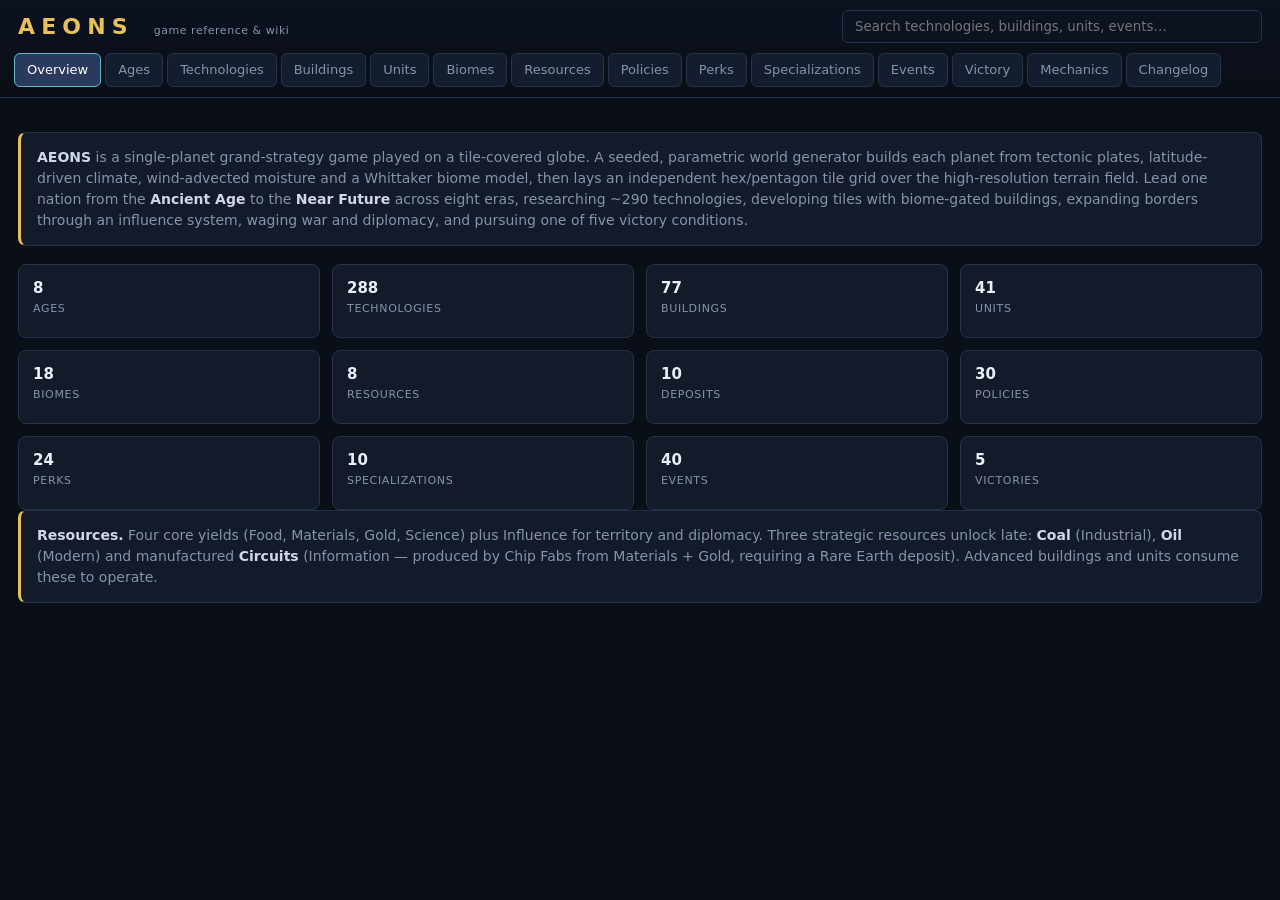
==== reference.html @ 97180e2c "AEONS v0.3.x — Godot 4.4 globe strategy game Includes fix for black screen on startup: barycentric c" ====
<!DOCTYPE html>
<html lang="en">
<head>
<meta charset="UTF-8">
<meta name="viewport" content="width=device-width, initial-scale=1.0">
<title>AEONS — Game Reference</title>

<!-- ── Single source of truth: the same authored data the Godot game uses ──
     game/data/gamedata.json is generated from these files (see Changelog). -->
<script src="data/ages.js"></script>
<script src="data/biomes.js"></script>
<script src="data/resources.js"></script>
<script src="data/techs.js"></script>
<script src="data/buildings.js"></script>
<script src="data/units.js"></script>
<script src="data/policies.js"></script>
<script src="data/perks.js"></script>
<script src="data/specializations.js"></script>
<script src="data/events.js"></script>
<script src="data/victories.js"></script>
<script src="data/changelog.js"></script>

<style>
:root{
  --bg:#0a0e16; --bg2:#0e1420; --panel:#131b2a; --panel2:#182338;
  --border:#26324a; --text:#cfd8e8; --dim:#8593ab;
  --accent:#e8c15a; --accent2:#5eb9ce; --good:#7ed07e; --bad:#e07a6a; --mag:#b48ce0;
  --font:'Segoe UI',system-ui,-apple-system,sans-serif;
}
*{box-sizing:border-box;margin:0;padding:0}
html,body{height:100%}
body{background:var(--bg);color:var(--text);font-family:var(--font);font-size:14px;line-height:1.5}
a{color:var(--accent2)}
::-webkit-scrollbar{width:11px;height:11px}
::-webkit-scrollbar-thumb{background:#2b3650;border-radius:5px}
::-webkit-scrollbar-track{background:transparent}

header{position:sticky;top:0;z-index:20;background:linear-gradient(180deg,#0b1120,#0a0e16);
  border-bottom:1px solid var(--border)}
.hrow{display:flex;align-items:center;gap:14px;padding:10px 18px}
.logo{font-size:22px;font-weight:700;letter-spacing:.28em;color:var(--accent)}
.logo small{font-size:11px;letter-spacing:.05em;color:var(--dim);font-weight:400;margin-left:6px}
.search{flex:1;max-width:420px;margin-left:auto}
.search input{width:100%;background:#0c1220;border:1px solid var(--border);border-radius:6px;
  color:var(--text);padding:8px 12px;font-family:var(--font)}
.tabs{display:flex;flex-wrap:wrap;gap:4px;padding:0 14px 10px}
.tab{background:#141d2e;border:1px solid var(--border);border-radius:6px;color:var(--dim);
  padding:6px 12px;cursor:pointer;font-size:13px}
.tab:hover{background:#1b2740;color:var(--text)}
.tab.active{background:#2a3a5e;border-color:var(--accent2);color:#fff}

main{max-width:1280px;margin:0 auto;padding:20px 18px 80px}
.count{color:var(--dim);font-size:12px;margin-bottom:14px}
.sec-intro{background:var(--panel);border:1px solid var(--border);border-left:3px solid var(--accent);
  border-radius:8px;padding:14px 16px;margin-bottom:18px;color:var(--dim)}
.sec-intro b{color:var(--text)}

.grid{display:grid;grid-template-columns:repeat(auto-fill,minmax(300px,1fr));gap:12px}
.card{background:var(--panel);border:1px solid var(--border);border-radius:8px;padding:12px 14px;
  transition:border-color .12s}
.card:hover{border-color:#3a4straight}
.card:hover{border-color:#3a4a6e}
.card h3{font-size:15px;color:#eaf0f8;margin-bottom:2px;display:flex;align-items:center;gap:7px}
.card .meta{font-size:11px;color:var(--dim);text-transform:uppercase;letter-spacing:.06em;margin-bottom:7px}
.card .desc{color:var(--dim);font-size:13px;margin:6px 0}
.chips{display:flex;flex-wrap:wrap;gap:5px;margin-top:7px}
.chip{font-size:11px;padding:2px 8px;border-radius:10px;background:#0e1626;border:1px solid var(--border);color:var(--text)}
.chip.good{color:var(--good);border-color:#2f5a2f}
.chip.bad{color:var(--bad);border-color:#5a2f2f}
.chip.gold{color:var(--accent)}
.chip.sci{color:var(--accent2)}
.chip.mag{color:var(--mag);border-color:#4a3a5e}
.tag{display:inline-block;font-size:10px;padding:1px 7px;border-radius:4px;font-weight:600;
  text-transform:uppercase;letter-spacing:.05em}

table.data{width:100%;border-collapse:collapse;margin-top:6px}
table.data th,table.data td{text-align:left;padding:7px 10px;border-bottom:1px solid var(--border);font-size:13px}
table.data th{color:var(--accent2);font-size:11px;text-transform:uppercase;letter-spacing:.05em;
  position:sticky;top:0;background:var(--bg)}
table.data tr:hover td{background:#111a2b}
.branch-head{margin:22px 0 8px;font-size:16px;color:var(--accent);border-bottom:1px solid var(--border);padding-bottom:5px}
.era-pill{display:inline-block;font-size:10px;padding:1px 7px;border-radius:8px;background:#1a2540;color:var(--dim);margin-left:6px}
.mono{font-family:ui-monospace,Consolas,monospace;font-size:12px}
.changelog-entry{background:var(--panel);border:1px solid var(--border);border-radius:8px;padding:16px 18px;margin-bottom:14px}
.changelog-entry h3{color:var(--accent);font-size:16px}
.changelog-entry .ver{color:var(--dim);font-size:12px;margin-bottom:10px}
.changelog-entry ul{margin-left:18px}
.changelog-entry li{margin:4px 0;color:var(--text)}
.empty{color:var(--dim);padding:40px;text-align:center}
.legend{display:flex;flex-wrap:wrap;gap:10px;margin-top:8px}
.legend .swatch{width:14px;height:14px;border-radius:3px;display:inline-block;vertical-align:middle;margin-right:5px;border:1px solid #0006}
</style>
</head>
<body>

<header>
  <div class="hrow">
    <span class="logo">AEONS <small>game reference &amp; wiki</small></span>
    <div class="search"><input id="q" type="search" placeholder="Search technologies, buildings, units, events…" autocomplete="off"></div>
  </div>
  <div class="tabs" id="tabs"></div>
</header>

<main>
  <div class="count" id="count"></div>
  <div id="view"></div>
</main>

<script>
'use strict';

const SECTIONS = [
  ['overview','Overview'],
  ['ages','Ages'],
  ['tech','Technologies'],
  ['buildings','Buildings'],
  ['units','Units'],
  ['biomes','Biomes'],
  ['resources','Resources'],
  ['policies','Policies'],
  ['perks','Perks'],
  ['specs','Specializations'],
  ['events','Events'],
  ['victory','Victory'],
  ['mechanics','Mechanics'],
  ['changelog','Changelog'],
];

let state = { section:'overview', search:'' };

function el(tag, cls, html){ const e=document.createElement(tag); if(cls)e.className=cls; if(html!=null)e.innerHTML=html; return e; }
function esc(s){ return String(s).replace(/[&<>]/g,c=>({'&':'&amp;','<':'&lt;','>':'&gt;'}[c])); }
function pct(v){ return (v>0?'+':'')+Math.round(v*100)+'%'; }
function signed(v){ return (v>=0?'+':'')+v; }

const AGE_NAME = id => (AGE_BY_ID[id]?AGE_BY_ID[id].short:('Age '+id));
const BRANCH = TECH_BRANCHES;

/* ---- effect formatting shared by techs/policies/perks ---- */
function fmtMod(mod){
  const out=[];
  const intKeys={vision:1,maxPolicies:1,tradeCap:1};
  for(const k in mod){
    const v=mod[k];
    if(k in intKeys) out.push(`${signed(v)} ${k}`);
    else if(k.startsWith('b:')) out.push(`${pct(v)} ${BUILDINGS[k.slice(2)]?BUILDINGS[k.slice(2)].name:k.slice(2)}`);
    else out.push(`${pct(v)} ${k}`);
  }
  return out;
}
function chip(txt, cls){ return `<span class="chip ${cls||''}">${esc(txt)}</span>`; }
function costChips(cost){
  return Object.entries(cost).filter(([k,v])=>v>0)
    .map(([k,v])=>chip(`${v} ${k}`,'gold')).join('');
}

/* ================= section renderers ================= */
const RENDER = {
  overview(){
    const v=el('div');
    v.appendChild(el('div','sec-intro',
      `<b>AEONS</b> is a single-planet grand-strategy game played on a tile-covered globe. `+
      `A seeded, parametric world generator builds each planet from tectonic plates, latitude-driven `+
      `climate, wind-advected moisture and a Whittaker biome model, then lays an independent hex/pentagon `+
      `tile grid over the high-resolution terrain field. Lead one nation from the <b>Ancient Age</b> to the `+
      `<b>Near Future</b> across eight eras, researching ~290 technologies, developing tiles with biome-gated `+
      `buildings, expanding borders through an influence system, waging war and diplomacy, and pursuing one of `+
      `five victory conditions.`));
    const stats=[
      ['Ages',AGES.length],['Technologies',TECH_LIST.length],['Buildings',BUILDING_LIST.length],
      ['Units',UNIT_LIST.length],['Biomes',BIOME_LIST.length],['Resources',RESOURCE_LIST.length],
      ['Deposits',DEPOSIT_LIST.length],['Policies',POLICY_LIST.length],['Perks',PERK_LIST.length],
      ['Specializations',SPEC_LIST.length],['Events',EVENT_LIST.length],['Victories',VICTORY_LIST.length],
    ];
    const grid=el('div','grid');
    for(const [k,n] of stats){
      const c=el('div','card');
      c.innerHTML=`<h3>${n}</h3><div class="meta">${k}</div>`;
      grid.appendChild(c);
    }
    v.appendChild(grid);
    v.appendChild(el('div','sec-intro',
      `<b>Resources.</b> Four core yields (Food, Materials, Gold, Science) plus Influence for territory `+
      `and diplomacy. Three strategic resources unlock late: <b>Coal</b> (Industrial), <b>Oil</b> (Modern) and `+
      `manufactured <b>Circuits</b> (Information — produced by Chip Fabs from Materials + Gold, requiring a Rare `+
      `Earth deposit). Advanced buildings and units consume these to operate.`));
    return v;
  },

  ages(){
    const v=el('div');
    v.appendChild(el('div','sec-intro','A nation advances to the next age after researching a threshold number of its current age\'s technologies, then picks 1 of 3 offered <b>perks</b>. Later ages tick faster in game-years.'));
    for(const a of AGES){
      const c=el('div','card');
      c.style.borderLeft=`3px solid ${a.color}`;
      c.innerHTML=`<h3>${esc(a.name)} <span class="era-pill">${a.startYear<0?(-a.startYear+' BC'):(a.startYear+' AD')}</span></h3>
        <div class="desc">${esc(a.desc)}</div>
        <div class="chips">${chip('advance after '+a.techsToAdvance+' techs')}${chip(a.yearsPerTick+' yrs / tick','sci')}</div>`;
      v.appendChild(c);
    }
    return v;
  },

  tech(match){
    const v=el('div');
    v.appendChild(el('div','sec-intro','~290 technologies in 6 branches. Each chains onto the previous tech of its branch; some add extra prerequisites. Effects apply empire-wide and stack with policies and perks.'));
    for(const br of Object.keys(BRANCH)){
      const list=TECH_LIST.filter(t=>t.branch===br && match(t.name+' '+t.desc+' '+t.id));
      if(!list.length) continue;
      v.appendChild(el('div','branch-head',`${BRANCH[br].icon} ${BRANCH[br].name} <span class="era-pill">${list.length}</span>`));
      const tbl=el('table','data');
      tbl.innerHTML=`<tr><th>Tech</th><th>Age</th><th>Cost</th><th>Effect</th><th>Prereqs</th></tr>`;
      for(const t of list){
        const fx=[...fmtMod(t.mod||{}),
          ...(t.unlockB||[]).map(b=>'⌂ '+(BUILDINGS[b]?BUILDINGS[b].name:b)),
          ...(t.unlockU||[]).map(u=>'⚔ '+(UNITS[u]?UNITS[u].name:u)),
          ...(t.flag||[]).map(f=>'⚑ '+f)];
        const pre=(t.pre||[]).map(p=>TECHS[p]?TECHS[p].name:p).join(', ')||'—';
        tbl.innerHTML+=`<tr><td><b>${esc(t.name)}</b><div class="desc">${esc(t.desc)}</div></td>
          <td>${AGE_NAME(t.age)}</td><td class="mono">${t.cost}</td>
          <td>${fx.map(x=>esc(x)).join('<br>')||'—'}</td>
          <td class="desc">${esc(pre)}</td></tr>`;
      }
      v.appendChild(tbl);
    }
    return v;
  },

  buildings(match){
    const v=el('div');
    v.appendChild(el('div','sec-intro','One building per tile, inside your borders within 3 tiles of a city. Biome multipliers change output; some biomes are disallowed unless a technology flag is unlocked. Strategic-resource buildings <b>consume</b> inputs each tick or sit idle.'));
    const grid=el('div','grid');
    for(const b of BUILDING_LIST){
      if(!match(b.name+' '+b.desc+' '+b.id)) continue;
      const yields=Object.entries(b.yields||{}).map(([k,val])=>chip(`+${val} ${k}`,'good')).join('');
      const cons=b.consumes?Object.entries(b.consumes).map(([k,val])=>chip(`-${val} ${k}/tick`,'bad')).join(''):'';
      const place=b.place.on==='land'?'Any land':(Array.isArray(b.place.on)?b.place.on.map(x=>BIOMES[x]?BIOMES[x].name:x).join(', '):b.place.on);
      const bm=b.biomeMul?Object.entries(b.biomeMul).map(([k,val])=>`${BIOMES[k]?BIOMES[k].name:k} ×${val}`).join(', '):'';
      const c=el('div','card');
      c.innerHTML=`<h3>${esc(b.name)}</h3>
        <div class="meta">${AGE_NAME(b.age)} · ${b.tech?('needs '+(TECHS[b.tech]?TECHS[b.tech].name:b.tech)):'available at start'}${b.unique?' · one per '+b.unique:''}</div>
        <div class="desc">${esc(b.desc)}</div>
        <div class="chips">${costChips(b.cost)}${chip(b.time+' ticks','sci')}${chip(b.upkeep+' gold upkeep')}</div>
        <div class="chips">${yields}${cons}</div>
        ${b.housing?`<div class="chips">${chip('+'+b.housing+' housing','mag')}${b.defense?chip('+'+b.defense+' defense'):''}</div>`:(b.defense?`<div class="chips">${chip('+'+b.defense+' defense')}</div>`:'')}
        <div class="desc"><b>Placement:</b> ${esc(place)}${b.place.deposit?' · needs '+DEPOSITS[b.place.deposit].name+' deposit':''}${b.requiresNationDeposit?' · needs '+DEPOSITS[b.requiresNationDeposit].name+' in borders':''}</div>
        ${bm?`<div class="desc"><b>Biome output:</b> ${esc(bm)}</div>`:''}`;
      grid.appendChild(c);
    }
    v.appendChild(grid);
    return v;
  },

  units(match){
    const v=el('div');
    v.appendChild(el('div','sec-intro','42 units across civilian, melee, ranged, cavalry, siege, naval and air classes. Some require a strategic deposit within your borders. Siege multipliers apply versus city defenses.'));
    const byClass={};
    for(const u of UNIT_LIST){ (byClass[u.cls]=byClass[u.cls]||[]).push(u); }
    for(const cls of Object.keys(byClass)){
      const list=byClass[cls].filter(u=>match(u.name+' '+u.desc+' '+u.id));
      if(!list.length) continue;
      v.appendChild(el('div','branch-head',cls.charAt(0).toUpperCase()+cls.slice(1)+` units`));
      const tbl=el('table','data');
      tbl.innerHTML=`<tr><th>Unit</th><th>Age</th><th>Cost</th><th>ATK</th><th>DEF</th><th>HP</th><th>Move</th><th>Sight</th><th>Needs</th></tr>`;
      for(const u of list){
        tbl.innerHTML+=`<tr><td><b>${esc(u.name)}</b><div class="desc">${esc(u.desc)}</div></td>
          <td>${AGE_NAME(u.age)}</td>
          <td class="mono">${Object.entries(u.cost).map(([k,val])=>val+' '+k[0]).join(' ')}</td>
          <td class="mono">${u.atk}</td><td class="mono">${u.def}</td><td class="mono">${u.hp}</td>
          <td class="mono">${u.move}</td><td class="mono">${u.sight}</td>
          <td class="desc">${u.needs?DEPOSITS[u.needs].name:'—'}</td></tr>`;
      }
      v.appendChild(tbl);
    }
    return v;
  },

  biomes(match){
    const v=el('div');
    v.appendChild(el('div','sec-intro','Biomes are classified from temperature × moisture × elevation during world generation. They set base tile yields, movement cost, combat defense, influence-claim cost multiplier and whether a city may be founded there.'));
    const grid=el('div','grid');
    for(const b of BIOME_LIST){
      if(!match(b.name+' '+b.desc)) continue;
      const y=Object.entries(b.yields).filter(([k,val])=>val>0).map(([k,val])=>chip(`+${val} ${k}`,'good')).join('')||chip('barren');
      const c=el('div','card');
      c.innerHTML=`<h3><span class="swatch" style="background:${b.color}"></span>${esc(b.name)}</h3>
        <div class="meta">${b.water?'water':'land'} ${b.allowsCity?'· settleable':''} ${b.passable?'':'· impassable'}</div>
        <div class="desc">${esc(b.desc)}</div>
        <div class="chips">${y}</div>
        <div class="chips">${chip('move ×'+b.moveCost)}${chip('defense '+signed(b.defense))}${chip('claim ×'+b.infMul)}</div>`;
      grid.appendChild(c);
    }
    v.appendChild(grid);
    return v;
  },

  resources(match){
    const v=el('div');
    v.appendChild(el('div','sec-intro','Stockpiled nation resources and the tile deposits that boost them. Deposits are hidden until the listed technology reveals them.'));
    v.appendChild(el('div','branch-head','Stockpiled Resources'));
    const g1=el('div','grid');
    for(const r of RESOURCE_LIST){
      if(!match(r.name+' '+r.desc)) continue;
      const c=el('div','card');
      c.innerHTML=`<h3>${r.icon} ${esc(r.name)}</h3><div class="meta">${r.tier}${r.unlockAge?' · from '+AGE_NAME(r.unlockAge):''}</div>
        <div class="desc">${esc(r.desc)}</div>`;
      g1.appendChild(c);
    }
    v.appendChild(g1);
    v.appendChild(el('div','branch-head','Tile Deposits'));
    const g2=el('div','grid');
    for(const d of DEPOSIT_LIST){
      if(!match(d.name+' '+d.desc+' '+d.effect)) continue;
      const c=el('div','card');
      c.innerHTML=`<h3>${d.icon} ${esc(d.name)}</h3>
        <div class="meta">${d.revealTech?('revealed by '+(TECHS[d.revealTech]?TECHS[d.revealTech].name:d.revealTech)):'visible from start'}</div>
        <div class="desc">${esc(d.desc)}</div>
        <div class="chips">${chip(d.effect,'good')}</div>
        <div class="desc"><b>Found in:</b> ${Object.keys(d.spawn).map(x=>BIOMES[x]?BIOMES[x].name:x).join(', ')}</div>`;
      g2.appendChild(c);
    }
    v.appendChild(g2);
    return v;
  },

  policies(match){
    const v=el('div');
    v.appendChild(el('div','sec-intro','Policies fill limited slots unlocked by Statecraft technologies. Enacting costs Influence; effects stack with techs and perks. Grouped by type: economy, military, society.'));
    const grid=el('div','grid');
    for(const p of POLICY_LIST){
      if(!match(p.name+' '+p.desc)) continue;
      const c=el('div','card');
      c.innerHTML=`<h3>${esc(p.name)}</h3>
        <div class="meta">${p.type} · ${AGE_NAME(p.age)} · ${p.tech?('needs '+(TECHS[p.tech]?TECHS[p.tech].name:p.tech)):'from start'}</div>
        <div class="desc">${esc(p.desc)}</div>
        <div class="chips">${chip(p.cost+' influence','mag')}${fmtMod(p.mod).map(x=>chip(x)).join('')}</div>`;
      grid.appendChild(c);
    }
    v.appendChild(grid);
    return v;
  },

  perks(match){
    const v=el('div');
    v.appendChild(el('div','sec-intro','Each new age, a nation picks 1 of 3 offered perks (7 picks over a full game). Perks are permanent and stack with everything.'));
    const grid=el('div','grid');
    for(const p of PERK_LIST){
      if(!match(p.name+' '+p.desc)) continue;
      const c=el('div','card');
      c.innerHTML=`<h3>${p.icon} ${esc(p.name)}</h3>
        <div class="meta">available from ${AGE_NAME(p.minAge||2)}</div>
        <div class="desc">${esc(p.desc)}</div>
        <div class="chips">${fmtMod(p.mod).map(x=>chip(x,'mag')).join('')}</div>`;
      grid.appendChild(c);
    }
    v.appendChild(grid);
    return v;
  },

  specs(match){
    const v=el('div');
    v.appendChild(el('div','sec-intro','A city of 5+ population may adopt one specialization (Influence cost; changeable at double cost). Modifiers apply only to that city.'));
    const grid=el('div','grid');
    for(const s of SPEC_LIST){
      if(!match(s.name+' '+s.desc)) continue;
      const c=el('div','card');
      c.innerHTML=`<h3>${s.icon} ${esc(s.name)}</h3>
        <div class="meta">${s.cost} influence${s.tech?' · needs '+(TECHS[s.tech]?TECHS[s.tech].name:s.tech):''}${s.requiresB?' · needs '+(BUILDINGS[s.requiresB]?BUILDINGS[s.requiresB].name:s.requiresB):''}</div>
        <div class="desc">${esc(s.desc)}</div>
        <div class="chips">${Object.entries(s.mod).map(([k,val])=>chip(pct(val)+' '+k,val>0?'good':'bad')).join('')}</div>`;
      grid.appendChild(c);
    }
    v.appendChild(grid);
    return v;
  },

  events(match){
    const v=el('div');
    v.appendChild(el('div','sec-intro','Each tick a nation may roll a random event. Weights are relative among currently-eligible events; flat resource amounts scale with the era. Some events present a choice.'));
    const tbl=el('table','data');
    tbl.innerHTML=`<tr><th>Event</th><th>Ages</th><th>Weight</th><th>Type</th><th>Effect</th><th>Condition</th></tr>`;
    for(const e of EVENT_LIST){
      if(!match(e.name+' '+e.desc)) continue;
      let fx=[];
      if(e.fx.res) fx.push(...Object.entries(e.fx.res).map(([k,val])=>`${signed(val)} ${k}`));
      if(e.fx.mod) fx.push(...fmtMod(e.fx.mod).map(x=>x+(e.duration?` (${e.duration}t)`:'')));
      if(e.fx.pop) fx.push(`${signed(e.fx.pop)} population`);
      if(e.fx.hostiles) fx.push(`spawn ${e.fx.hostiles} raiders`);
      if(e.fx.wreckBuilding) fx.push('destroy a building');
      if(e.fx.armyDamage) fx.push(`armies -${Math.round(e.fx.armyDamage*100)}% HP`);
      if(e.fx.findDeposit) fx.push('reveal a deposit');
      if(e.fx.exhaustDeposit) fx.push('remove a deposit');
      if(e.choice) fx.push('CHOICE: '+e.choice.map(c=>c.label).join(' / '));
      tbl.innerHTML+=`<tr><td><b>${e.icon} ${esc(e.name)}</b><div class="desc">${esc(e.desc)}</div></td>
        <td>${AGE_NAME(e.minAge)}–${AGE_NAME(e.maxAge)}</td>
        <td class="mono">${e.weight}</td>
        <td><span class="tag" style="background:${e.good?'#1e3a1e':'#3a1e1e'};color:${e.good?'var(--good)':'var(--bad)'}">${e.good?'boon':'bane'}</span></td>
        <td>${fx.map(x=>esc(x)).join('<br>')}</td>
        <td class="desc">${e.cond?esc(e.cond):'—'}</td></tr>`;
    }
    v.appendChild(tbl);
    return v;
  },

  victory(match){
    const v=el('div');
    v.appendChild(el('div','sec-intro','Five paths to victory. The game also ends at year 2200 with a Score victory if no other condition is met.'));
    const grid=el('div','grid');
    for(const vc of VICTORY_LIST){
      if(!match(vc.name+' '+vc.desc)) continue;
      const c=el('div','card');
      c.innerHTML=`<h3>${vc.icon} ${esc(vc.name)}</h3>
        <div class="desc">${esc(vc.desc)}</div>
        <div class="chips">${chip(vc.check,'sci')}</div>`;
      grid.appendChild(c);
    }
    v.appendChild(grid);
    return v;
  },

  mechanics(){
    const v=el('div');
    const M=[
      ['World Generation','A seeded pipeline: tectonic plates with motion vectors → convergent/divergent boundary stress (mountain belts, island arcs, rifts, trenches) → elevation (plate base + fractal noise + stress + hotspot island chains) → sea level at the target ocean fraction → temperature (latitude curve, altitude lapse) → moisture (prevailing-wind advection from oceans, orographic rain shadows, ITCZ and horse-latitude belts, rank-normalized) → Whittaker biome matrix. The terrain field is computed at 3× tile resolution and rendered with real relief; the gameplay tile layer aggregates it.'],
      ['Tiles vs. Field','The high-resolution geodesic field (terrain generation + rendering) is independent of the coarser Goldberg hex/pentagon tile layer (gameplay). Each tile takes the majority biome of the field vertices inside it.'],
      ['Economy','Each city works its buildings up to its population. Buildings produce yields modified by biome, technologies, policies, perks and city specialization, and boosted by matching tile deposits. Population eats 1 Food/tick; surplus grows cities, deficit starves them. Gold pays building and unit upkeep — bankruptcy causes army desertion.'],
      ['Influence &amp; Borders','Claiming a tile costs Influence scaling with biome and distance from your cities. The capital projects influence 40% farther than other cities. Every non-city border tile has an Influence upkeep that grows with distance; when Influence runs dry the farthest tile reverts to neutral.'],
      ['Strategic Resources','Coal (Industrial), Oil (Modern) and Circuits (Information) gate advanced buildings and units. Coal/Oil are mined from deposits; Circuits are manufactured by Chip Fabs from Materials + Gold and require a Rare Earth deposit inside your borders. Buildings that consume a strategic resource sit idle if it runs out.'],
      ['Fog of War','Three states: Unknown (never seen, near-black), Discovered (terrain, biome, deposits and owner known but dimmed — no current activity), and Visible (full detail). Visibility comes from owned tiles + 2 rings, unit sight radii and allied shared vision.'],
      ['Combat','Attacker strength vs. defender strength with terrain defense, experience, anti-cavalry bonuses and ranged (no counter-attack). Siege units deal multiplied damage to city defenses; only melee/cavalry can capture a fallen city. Armies heal in friendly territory.'],
      ['Diplomacy','Pairwise relations drift with shared borders, age parity, alliances and wars. Statuses: peace, non-aggression pact, alliance, war. Trade deals yield Gold to both sides (capacity set by tech). Declaring war on a nation pulls in its defensive allies.'],
      ['Ages &amp; Perks','Advancing an age requires researching a threshold of that age\'s techs, then choosing 1 of 3 perks. Later ages advance the calendar faster.'],
      ['Random Events','Per-tick chance of a boon or bane, weighted and era-scaled, some conditional (at war, coastal, owns a biome/building/deposit) and some offering a choice. Nation perks and some techs improve event luck.'],
    ];
    for(const [t,d] of M){
      const c=el('div','card'); c.style.gridColumn='1/-1';
      c.innerHTML=`<h3>${t}</h3><div class="desc">${d}</div>`;
      v.appendChild(c);
    }
    v.style.display='grid'; v.style.gap='12px';
    return v;
  },

  changelog(){
    const v=el('div');
    for(const e of CHANGELOG){
      const c=el('div','changelog-entry');
      c.innerHTML=`<h3>v${e.version} — ${esc(e.title)}</h3><div class="ver">${e.date}</div>
        <ul>${e.changes.map(x=>`<li>${esc(x)}</li>`).join('')}</ul>`;
      v.appendChild(c);
    }
    v.appendChild(el('div','sec-intro','<b>Data pipeline.</b> All content above is authored in <span class="mono">data/*.js</span> and this page reads it directly. The Godot game loads <span class="mono">game/data/gamedata.json</span>, regenerated from the same files, so the wiki and the game never drift.'));
    return v;
  },
};

/* ================= boot ================= */
function makeMatcher(){
  const q=state.search.trim().toLowerCase();
  return (txt)=> q==='' || String(txt).toLowerCase().includes(q);
}
function render(){
  const view=document.getElementById('view');
  view.innerHTML='';
  const match=makeMatcher();
  const node=RENDER[state.section](match);
  view.appendChild(node);
  // count
  const counts={tech:TECH_LIST.length,buildings:BUILDING_LIST.length,units:UNIT_LIST.length,
    biomes:BIOME_LIST.length,policies:POLICY_LIST.length,perks:PERK_LIST.length,
    specs:SPEC_LIST.length,events:EVENT_LIST.length};
  const cEl=document.getElementById('count');
  cEl.textContent = counts[state.section]!=null ? `${counts[state.section]} entries`+(state.search?` · filtering "${state.search}"`:'') : '';
}
function buildTabs(){
  const tabs=document.getElementById('tabs');
  for(const [id,label] of SECTIONS){
    const t=el('div','tab'+(id===state.section?' active':''),label);
    t.onclick=()=>{ state.section=id; document.querySelectorAll('.tab').forEach(x=>x.classList.remove('active')); t.classList.add('active'); render(); };
    tabs.appendChild(t);
  }
}
document.getElementById('q').addEventListener('input',e=>{ state.search=e.target.value; render(); });
window.onerror=(m,s,l)=>{ document.getElementById('view').innerHTML=`<div class="empty">Error: ${m} (line ${l})<br>Make sure the data/ folder sits next to this file.</div>`; };
buildTabs();
render();
</script>
</body>
</html>
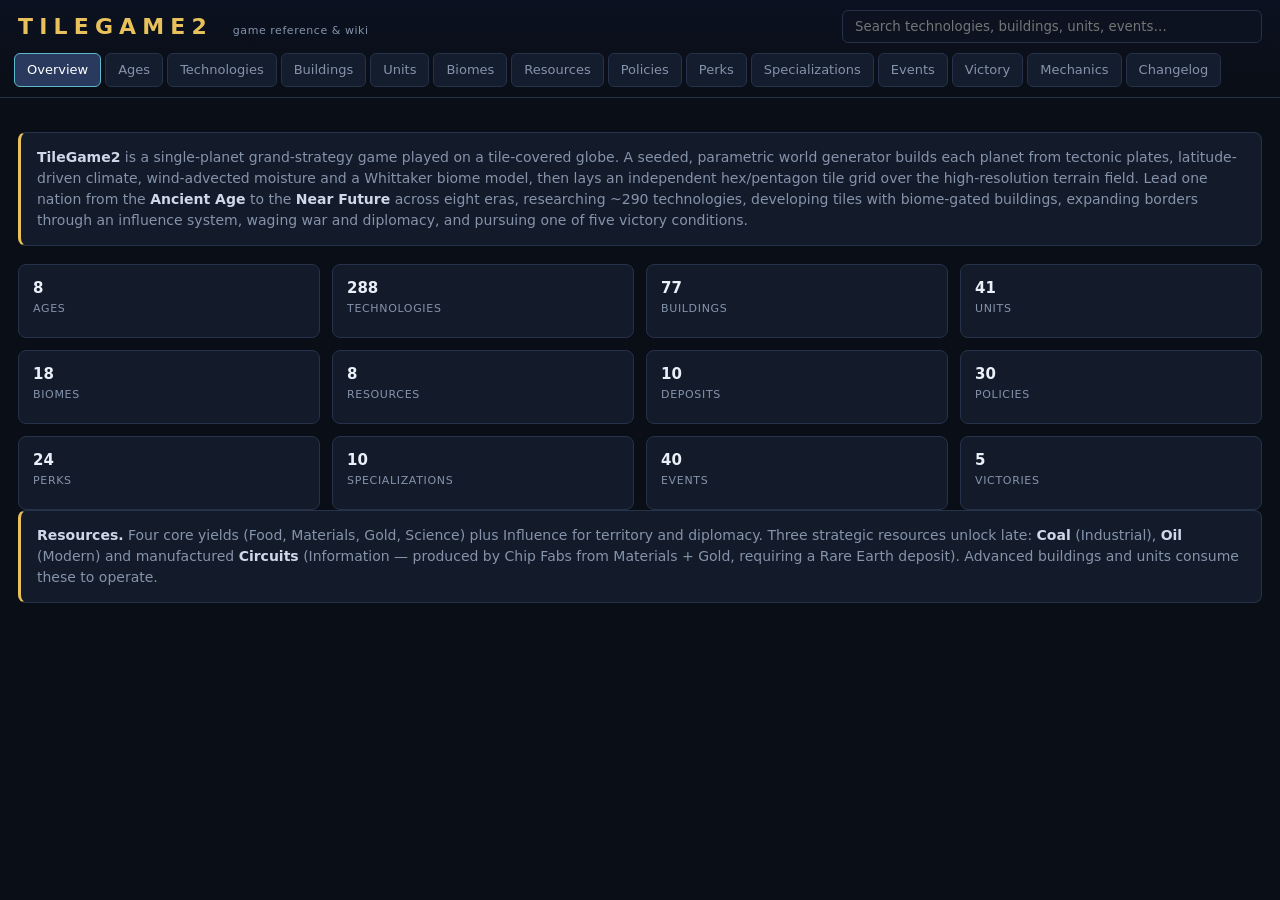
==== commit d2644be3: "v0.6.0 — TileGame2 rename, slower pace, uniform era calendar - Game renamed to TileGame2 (project na" ====
--- a/reference.html
+++ b/reference.html
@@ -3,7 +3,7 @@
 <head>
 <meta charset="UTF-8">
 <meta name="viewport" content="width=device-width, initial-scale=1.0">
-<title>AEONS — Game Reference</title>
+<title>TileGame2 — Game Reference</title>
 
 <!-- ── Single source of truth: the same authored data the Godot game uses ──
      game/data/gamedata.json is generated from these files (see Changelog). -->
@@ -95,7 +95,7 @@
 
 <header>
   <div class="hrow">
-    <span class="logo">AEONS <small>game reference &amp; wiki</small></span>
+    <span class="logo">TILEGAME2 <small>game reference &amp; wiki</small></span>
     <div class="search"><input id="q" type="search" placeholder="Search technologies, buildings, units, events…" autocomplete="off"></div>
   </div>
   <div class="tabs" id="tabs"></div>
@@ -139,7 +139,7 @@
 /* ---- effect formatting shared by techs/policies/perks ---- */
 function fmtMod(mod){
   const out=[];
-  const intKeys={vision:1,maxPolicies:1,tradeCap:1};
+  const intKeys={vision:1,maxPolicies:1,tradeCap:1,researchOptions:1};
   for(const k in mod){
     const v=mod[k];
     if(k in intKeys) out.push(`${signed(v)} ${k}`);
@@ -159,7 +159,7 @@
   overview(){
     const v=el('div');
     v.appendChild(el('div','sec-intro',
-      `<b>AEONS</b> is a single-planet grand-strategy game played on a tile-covered globe. `+
+      `<b>TileGame2</b> is a single-planet grand-strategy game played on a tile-covered globe. `+
       `A seeded, parametric world generator builds each planet from tectonic plates, latitude-driven `+
       `climate, wind-advected moisture and a Whittaker biome model, then lays an independent hex/pentagon `+
       `tile grid over the high-resolution terrain field. Lead one nation from the <b>Ancient Age</b> to the `+
@@ -189,15 +189,15 @@
 
   ages(){
     const v=el('div');
-    v.appendChild(el('div','sec-intro','A nation advances to the next age after researching a threshold number of its current age\'s technologies, then picks 1 of 3 offered <b>perks</b>. Later ages tick faster in game-years.'));
-    for(const a of AGES){
+    v.appendChild(el('div','sec-intro','A nation advances to the next age after researching a threshold number of its current age\'s technologies, then picks 1 of 3 offered <b>perks</b> — so every era is roughly the same length. The calendar is abstract and uniform: <b>1 year per tick in every era</b>, starting at Year 1 (no real-world dates).'));
+    AGES.forEach((a,i)=>{
       const c=el('div','card');
       c.style.borderLeft=`3px solid ${a.color}`;
-      c.innerHTML=`<h3>${esc(a.name)} <span class="era-pill">${a.startYear<0?(-a.startYear+' BC'):(a.startYear+' AD')}</span></h3>
+      c.innerHTML=`<h3>${esc(a.name)} <span class="era-pill">era ${i+1} of ${AGES.length}</span></h3>
         <div class="desc">${esc(a.desc)}</div>
-        <div class="chips">${chip('advance after '+a.techsToAdvance+' techs')}${chip(a.yearsPerTick+' yrs / tick','sci')}</div>`;
+        <div class="chips">${chip(a.techsToAdvance>100?'final era':'advance after '+a.techsToAdvance+' techs')}</div>`;
       v.appendChild(c);
-    }
+    });
     return v;
   },
 
@@ -421,15 +421,17 @@
   mechanics(){
     const v=el('div');
     const M=[
-      ['World Generation','A seeded pipeline: tectonic plates with motion vectors → convergent/divergent boundary stress (mountain belts, island arcs, rifts, trenches) → elevation (plate base + fractal noise + stress + hotspot island chains) → sea level at the target ocean fraction → temperature (latitude curve, altitude lapse) → moisture (prevailing-wind advection from oceans, orographic rain shadows, ITCZ and horse-latitude belts, rank-normalized) → Whittaker biome matrix. The terrain field is computed at 3× tile resolution and rendered with real relief; the gameplay tile layer aggregates it.'],
-      ['Tiles vs. Field','The high-resolution geodesic field (terrain generation + rendering) is independent of the coarser Goldberg hex/pentagon tile layer (gameplay). Each tile takes the majority biome of the field vertices inside it.'],
-      ['Economy','Each city works its buildings up to its population. Buildings produce yields modified by biome, technologies, policies, perks and city specialization, and boosted by matching tile deposits. Population eats 1 Food/tick; surplus grows cities, deficit starves them. Gold pays building and unit upkeep — bankruptcy causes army desertion.'],
+      ['World Generation','Ported from the original TileGame project: a seeded 1024×512 equirectangular grid with hidden tectonic plates (domain-warped Voronoi with drift-based convergent/divergent stress), continental + detail + ridged elevation noise with polar caps, moisture with ITCZ/Hadley bands and tectonic rain shadows, and a 25-type Whittaker classification (jungles, mangroves, coral reefs, salt flats, alpine meadows…). Post passes fill and smooth lakes, cull tiny islands, carve navigable coastal shallows, and route meandering rivers to the sea over depression-filled elevation. The globe re-classifies the fields per pixel with the original palette, so coastlines stay crisp at any zoom.'],
+      ['Tiles vs. Field','The high-resolution geodesic field (terrain generation + rendering) is independent of the coarser Goldberg hex/pentagon tile layer (gameplay). Each tile takes the majority biome of the field vertices inside it for map info, movement and defense — and its full biome composition for district slots.'],
+      ['Districts &amp; Building Slots','Every tile has <b>8 building slots</b>, apportioned from the biome mix the tile spans by the largest-remainder method: a tile that is 70% forest / 20% ocean / 10% desert gets 5 forest, 2 ocean and 1 desert slot. Each slot only accepts buildings allowed on its biome and applies that biome\'s output multiplier, so a single coastal tile can run a Lumber Camp, a Fishery and a Farm side by side. City centers occupy one slot of their tile; deposit extractors are limited to one per deposit tile; buildings can be demolished to free a slot.'],
+      ['Economy','Each city works its buildings up to its population (1 pop operates 1 building; the city center is free). Buildings produce yields modified by their slot\'s biome, technologies, policies, perks and city specialization; a tile\'s deposit boosts the first matching building on it. Population eats 1 Food/tick; surplus grows cities, deficit starves them. Gold pays building and unit upkeep — bankruptcy causes army desertion.'],
       ['Influence &amp; Borders','Claiming a tile costs Influence scaling with biome and distance from your cities. The capital projects influence 40% farther than other cities. Every non-city border tile has an Influence upkeep that grows with distance; when Influence runs dry the farthest tile reverts to neutral.'],
       ['Strategic Resources','Coal (Industrial), Oil (Modern) and Circuits (Information) gate advanced buildings and units. Coal/Oil are mined from deposits; Circuits are manufactured by Chip Fabs from Materials + Gold and require a Rare Earth deposit inside your borders. Buildings that consume a strategic resource sit idle if it runs out.'],
       ['Fog of War','Three states: Unknown (never seen, near-black), Discovered (terrain, biome, deposits and owner known but dimmed — no current activity), and Visible (full detail). Visibility comes from owned tiles + 2 rings, unit sight radii and allied shared vision.'],
       ['Combat','Attacker strength vs. defender strength with terrain defense, experience, anti-cavalry bonuses and ranged (no counter-attack). Siege units deal multiplied damage to city defenses; only melee/cavalry can capture a fallen city. Armies heal in friendly territory.'],
       ['Diplomacy','Pairwise relations drift with shared borders, age parity, alliances and wars. Statuses: peace, non-aggression pact, alliance, war. Trade deals yield Gold to both sides (capacity set by tech). Declaring war on a nation pulls in its defensive allies.'],
-      ['Ages &amp; Perks','Advancing an age requires researching a threshold of that age\'s techs, then choosing 1 of 3 perks. Later ages advance the calendar faster.'],
+      ['Research Draw','Research is chosen from a <b>drawn hand of options</b> (base 3; Writing, Scientific Method and Computers each add +1). The draw is weighted toward the branches your nation is <b>spec\'d into</b>: your researched-tech history, active policies (military policies pull Military techs…), perks and city specializations all raise their branch\'s weight, and current-age techs appear more often. You may reroll the hand for Influence (cost scales with age). Science accrues even while no research is selected (banked toward the next pick). The full tech tree screen shows the current hand highlighted in gold.'],
+      ['Ages &amp; Perks','Advancing an age requires researching a threshold of that age\'s techs, then choosing 1 of 3 perks. Eras are equal-length by design and the calendar is uniform — 1 year per tick in every era; a Score victory is judged if no one has won by year 4000.'],
       ['Random Events','Per-tick chance of a boon or bane, weighted and era-scaled, some conditional (at war, coastal, owns a biome/building/deposit) and some offering a choice. Nation perks and some techs improve event luck.'],
     ];
     for(const [t,d] of M){
